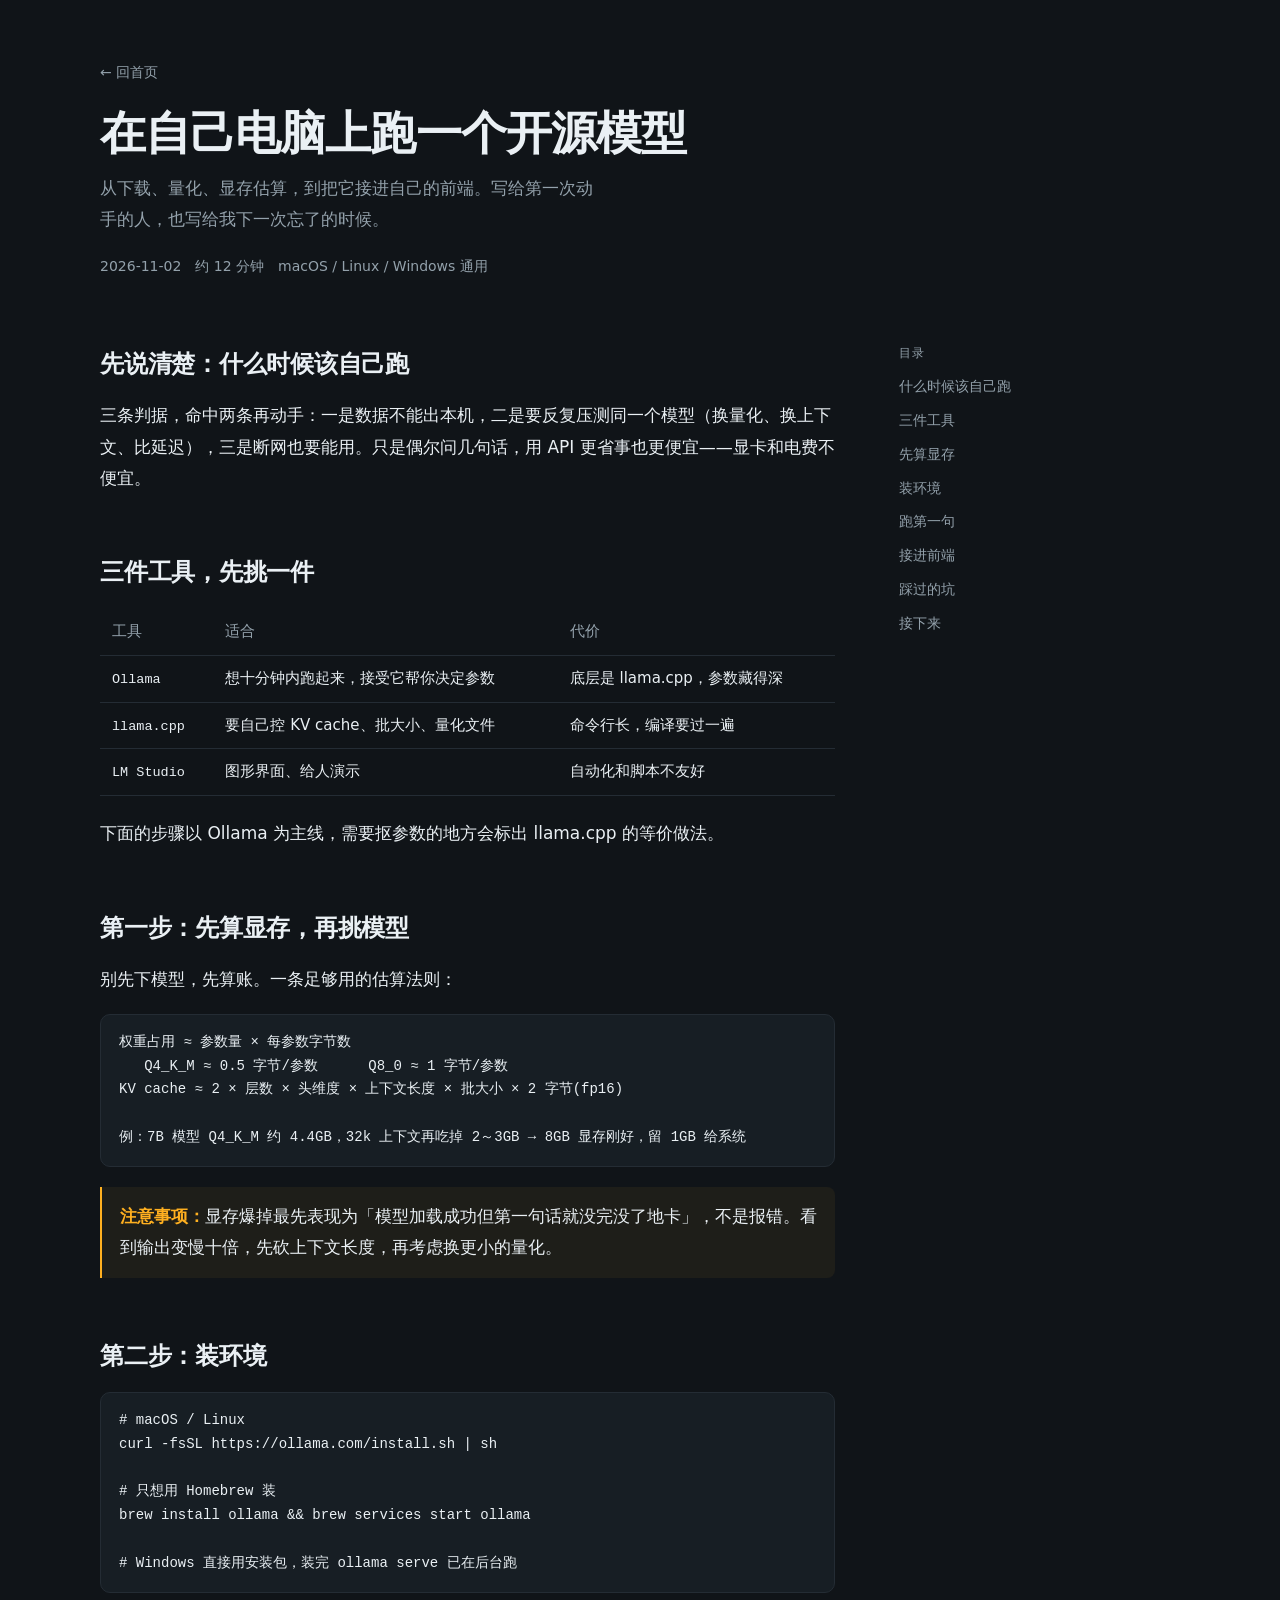
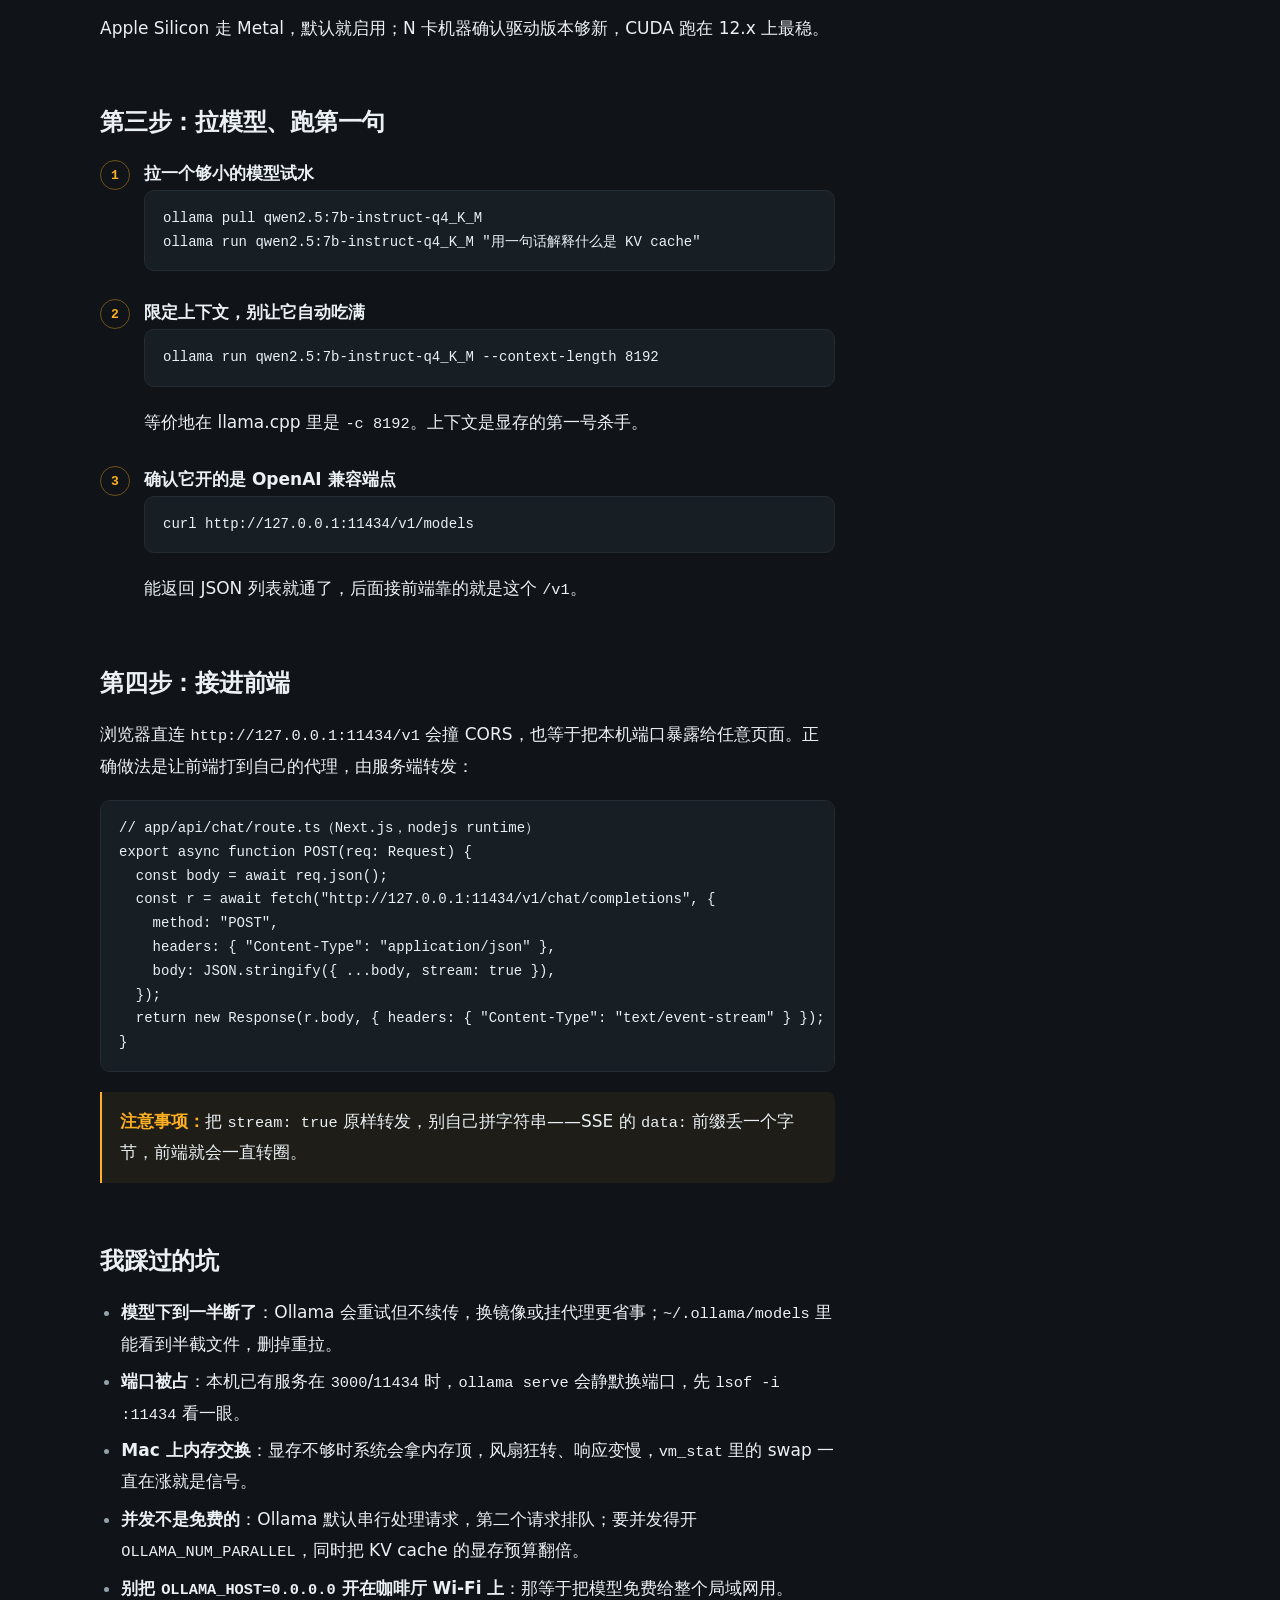
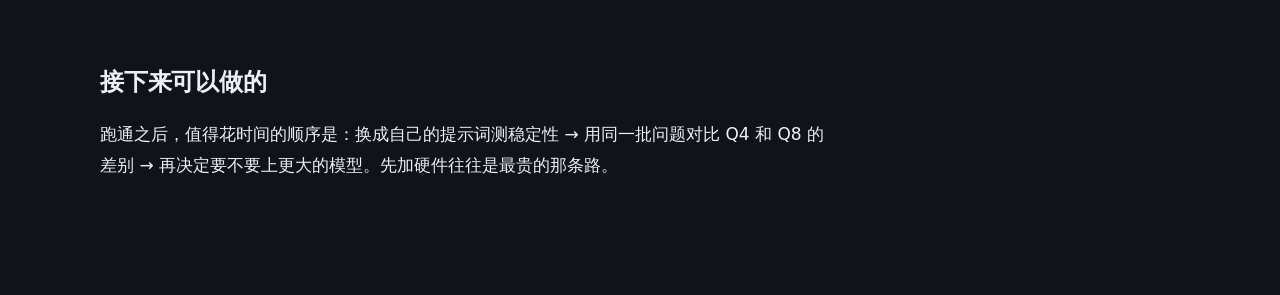
==== posts/model-deploy.html @ 04e5e953 "docs(post): a hands-on guide to running an open model locally - picks the tool by use case, then est" ====
<!doctype html>
<html lang="zh-CN">
<head>
<meta charset="utf-8">
<meta name="viewport" content="width=device-width, initial-scale=1">
<title>在自己电脑上跑一个开源模型 · 何鑫</title>
<meta name="description" content="从下载、量化、显存估算到接进前端：本地部署开源模型的一条完整路线，附踩过的坑。">
<link rel="icon" href="data:image/svg+xml,<svg xmlns='http://www.w3.org/2000/svg' viewBox='0 0 32 32'><rect width='32' height='32' rx='7' fill='%23101418'/><path d='M9 21V11h2v4h4v-4h2v10h-2v-4h-4v4z' fill='%23FFB020'/></svg>">
<link rel="stylesheet" href="../assets/post.css">
</head>
<body>
<div class="wrap top">
  <a class="back" href="../index.html">← 回首页</a>
  <h1>在自己电脑上跑一个开源模型</h1>
  <p class="dek">从下载、量化、显存估算，到把它接进自己的前端。写给第一次动手的人，也写给我下一次忘了的时候。</p>
  <p class="meta"><time datetime="2026-11-02">2026-11-02</time><span>约 12 分钟</span><span>macOS / Linux / Windows 通用</span></p>
</div>

<div class="wrap layout">
  <article>
    <h2 id="why">先说清楚：什么时候该自己跑</h2>
    <p>三条判据，命中两条再动手：一是数据不能出本机，二是要反复压测同一个模型（换量化、换上下文、比延迟），三是断网也要能用。只是偶尔问几句话，用 API 更省事也更便宜——显卡和电费不便宜。</p>

    <h2 id="tools">三件工具，先挑一件</h2>
    <table>
      <thead><tr><th>工具</th><th>适合</th><th>代价</th></tr></thead>
      <tbody>
        <tr><td><code>Ollama</code></td><td>想十分钟内跑起来，接受它帮你决定参数</td><td>底层是 llama.cpp，参数藏得深</td></tr>
        <tr><td><code>llama.cpp</code></td><td>要自己控 KV cache、批大小、量化文件</td><td>命令行长，编译要过一遍</td></tr>
        <tr><td><code>LM Studio</code></td><td>图形界面、给人演示</td><td>自动化和脚本不友好</td></tr>
      </tbody>
    </table>
    <p>下面的步骤以 Ollama 为主线，需要抠参数的地方会标出 llama.cpp 的等价做法。</p>

    <h2 id="size">第一步：先算显存，再挑模型</h2>
    <p>别先下模型，先算账。一条足够用的估算法则：</p>
    <pre><code>权重占用 ≈ 参数量 × 每参数字节数
   Q4_K_M ≈ 0.5 字节/参数      Q8_0 ≈ 1 字节/参数
KV cache ≈ 2 × 层数 × 头维度 × 上下文长度 × 批大小 × 2 字节(fp16)

例：7B 模型 Q4_K_M 约 4.4GB，32k 上下文再吃掉 2～3GB → 8GB 显存刚好，留 1GB 给系统</code></pre>
    <div class="note"><p><strong>注意事项：</strong>显存爆掉最先表现为「模型加载成功但第一句话就没完没了地卡」，不是报错。看到输出变慢十倍，先砍上下文长度，再考虑换更小的量化。</p></div>

    <h2 id="install">第二步：装环境</h2>
    <pre><code># macOS / Linux
curl -fsSL https://ollama.com/install.sh | sh

# 只想用 Homebrew 装
brew install ollama && brew services start ollama

# Windows 直接用安装包，装完 ollama serve 已在后台跑</code></pre>
    <p>Apple Silicon 走 Metal，默认就启用；N 卡机器确认驱动版本够新，CUDA 跑在 12.x 上最稳。</p>

    <h2 id="run">第三步：拉模型、跑第一句</h2>
    <ol class="steps">
      <li><strong>拉一个够小的模型试水</strong>
        <pre><code>ollama pull qwen2.5:7b-instruct-q4_K_M
ollama run qwen2.5:7b-instruct-q4_K_M "用一句话解释什么是 KV cache"</code></pre>
      </li>
      <li><strong>限定上下文，别让它自动吃满</strong>
        <pre><code>ollama run qwen2.5:7b-instruct-q4_K_M --context-length 8192</code></pre>
        等价地在 llama.cpp 里是 <code>-c 8192</code>。上下文是显存的第一号杀手。
      </li>
      <li><strong>确认它开的是 OpenAI 兼容端点</strong>
        <pre><code>curl http://127.0.0.1:11434/v1/models</code></pre>
        能返回 JSON 列表就通了，后面接前端靠的就是这个 <code>/v1</code>。
      </li>
    </ol>

    <h2 id="frontend">第四步：接进前端</h2>
    <p>浏览器直连 <code>http://127.0.0.1:11434/v1</code> 会撞 CORS，也等于把本机端口暴露给任意页面。正确做法是让前端打到自己的代理，由服务端转发：</p>
    <pre><code>// app/api/chat/route.ts（Next.js，nodejs runtime）
export async function POST(req: Request) {
  const body = await req.json();
  const r = await fetch("http://127.0.0.1:11434/v1/chat/completions", {
    method: "POST",
    headers: { "Content-Type": "application/json" },
    body: JSON.stringify({ ...body, stream: true }),
  });
  return new Response(r.body, { headers: { "Content-Type": "text/event-stream" } });
}</code></pre>
    <div class="note"><p><strong>注意事项：</strong>把 <code>stream: true</code> 原样转发，别自己拼字符串——SSE 的 <code>data:</code> 前缀丢一个字节，前端就会一直转圈。</p></div>

    <h2 id="pits">我踩过的坑</h2>
    <ul>
      <li><strong>模型下到一半断了</strong>：Ollama 会重试但不续传，换镜像或挂代理更省事；<code>~/.ollama/models</code> 里能看到半截文件，删掉重拉。</li>
      <li><strong>端口被占</strong>：本机已有服务在 <code>3000</code>/<code>11434</code> 时，<code>ollama serve</code> 会静默换端口，先 <code>lsof -i :11434</code> 看一眼。</li>
      <li><strong>Mac 上内存交换</strong>：显存不够时系统会拿内存顶，风扇狂转、响应变慢，<code>vm_stat</code> 里的 swap 一直在涨就是信号。</li>
      <li><strong>并发不是免费的</strong>：Ollama 默认串行处理请求，第二个请求排队；要并发得开 <code>OLLAMA_NUM_PARALLEL</code>，同时把 KV cache 的显存预算翻倍。</li>
      <li><strong>别把 <code>OLLAMA_HOST=0.0.0.0</code> 开在咖啡厅 Wi-Fi 上</strong>：那等于把模型免费给整个局域网用。</li>
    </ul>

    <h2 id="next">接下来可以做的</h2>
    <p>跑通之后，值得花时间的顺序是：换成自己的提示词测稳定性 → 用同一批问题对比 Q4 和 Q8 的差别 → 再决定要不要上更大的模型。先加硬件往往是最贵的那条路。</p>
  </article>

  <nav class="toc" aria-label="目录">
    <p>目录</p>
    <ol>
      <li><a href="#why">什么时候该自己跑</a></li>
      <li><a href="#tools">三件工具</a></li>
      <li><a href="#size">先算显存</a></li>
      <li><a href="#install">装环境</a></li>
      <li><a href="#run">跑第一句</a></li>
      <li><a href="#frontend">接进前端</a></li>
      <li><a href="#pits">踩过的坑</a></li>
      <li><a href="#next">接下来</a></li>
    </ol>
  </nav>
</div>
</body>
</html>
---- assets/post.css ----
/* 单篇文章的版面：一页纸、左侧留白、右侧目录。设计计划写在下面。
   PALETTE 沿用站点的 bg #101418 / text #EAF0F4 / muted #93A1AB / accent #FFB020
   TYPE 正文 17px/1.85 系统无衬线，命令与数字用等宽；标题字重 600，不做渐变、不做阴影
   GRID 正文 68ch 单栏，右侧 200px 目录在 >=1080px 才出现，正文与目录之间 64px
   动效 只有目录当前项的下划线，150ms 过渡，其余静止 */
:root{
  --bg:#101418; --surface:#171E24; --text:#EAF0F4; --muted:#93A1AB;
  --accent:#FFB020; --line:#242C34;
}
*{box-sizing:border-box}
html{scroll-behavior:smooth}
body{
  margin:0; background:var(--bg); color:var(--text);
  font:17px/1.85 -apple-system,"PingFang SC","Segoe UI",system-ui,sans-serif;
  -webkit-font-smoothing:antialiased;
}
a{color:var(--accent);text-decoration:none;border-bottom:1px solid rgba(255,176,32,.35)}
a:hover{border-bottom-color:var(--accent)}
code,kbd{font-family:ui-monospace,SFMono-Regular,Menlo,monospace;font-size:.9em}
.wrap{max-width:1080px;margin:0 auto;padding:0 28px}

.top{padding:56px 0 0}
.top .back{font-size:14px;color:var(--muted);border:0}
.top h1{font-size:clamp(30px,4.4vw,46px);line-height:1.25;margin:18px 0 10px;letter-spacing:-.02em}
.top .dek{color:var(--muted);margin:0;max-width:46ch}
.top .meta{color:var(--muted);font-size:14px;margin-top:18px;display:flex;gap:14px;flex-wrap:wrap}

.layout{display:grid;grid-template-columns:minmax(0,68ch) 200px;gap:64px;padding:48px 0 96px}
article{min-width:0}
article h2{font-size:24px;margin:56px 0 14px;letter-spacing:-.01em;scroll-margin-top:24px}
article h2:first-child{margin-top:0}
article h3{font-size:18px;margin:32px 0 10px;color:#fff}
article p{margin:0 0 18px}
article ul,article ol{margin:0 0 18px;padding-left:1.25em}
article li{margin:6px 0}
article li::marker{color:var(--muted)}

pre{background:var(--surface);border:1px solid var(--line);border-radius:10px;
    padding:16px 18px;overflow:auto;margin:0 0 20px;font-size:14px;line-height:1.7}
pre code{font-size:14px}

.note{border-left:2px solid var(--accent);background:rgba(255,176,32,.06);
      padding:14px 18px;border-radius:0 8px 8px 0;margin:0 0 22px}
.note strong{color:var(--accent);font-weight:600}
.note p:last-child{margin:0}

table{border-collapse:collapse;width:100%;margin:0 0 22px;font-size:15px}
th,td{text-align:left;padding:9px 12px;border-bottom:1px solid var(--line);vertical-align:top}
th{color:var(--muted);font-weight:500}

.steps{counter-reset:s;list-style:none;padding:0}
.steps>li{position:relative;padding-left:44px;margin:0 0 26px}
.steps>li::before{counter-increment:s;content:counter(s);
  position:absolute;left:0;top:2px;width:28px;height:28px;border-radius:50%;
  display:grid;place-items:center;font:600 13px/1 ui-monospace,monospace;
  color:var(--accent);border:1px solid rgba(255,176,32,.4)}

.toc{position:sticky;top:40px;align-self:start;font-size:14px}
.toc p{margin:0 0 10px;color:var(--muted);letter-spacing:.08em;text-transform:uppercase;font-size:12px}
.toc ol{list-style:none;margin:0;padding:0}
.toc li{margin:8px 0}
.toc a{color:var(--muted);border:0}
.toc a:hover,.toc a.on{color:var(--text)}
@media (max-width:1079px){.layout{grid-template-columns:minmax(0,1fr)}.toc{display:none}}
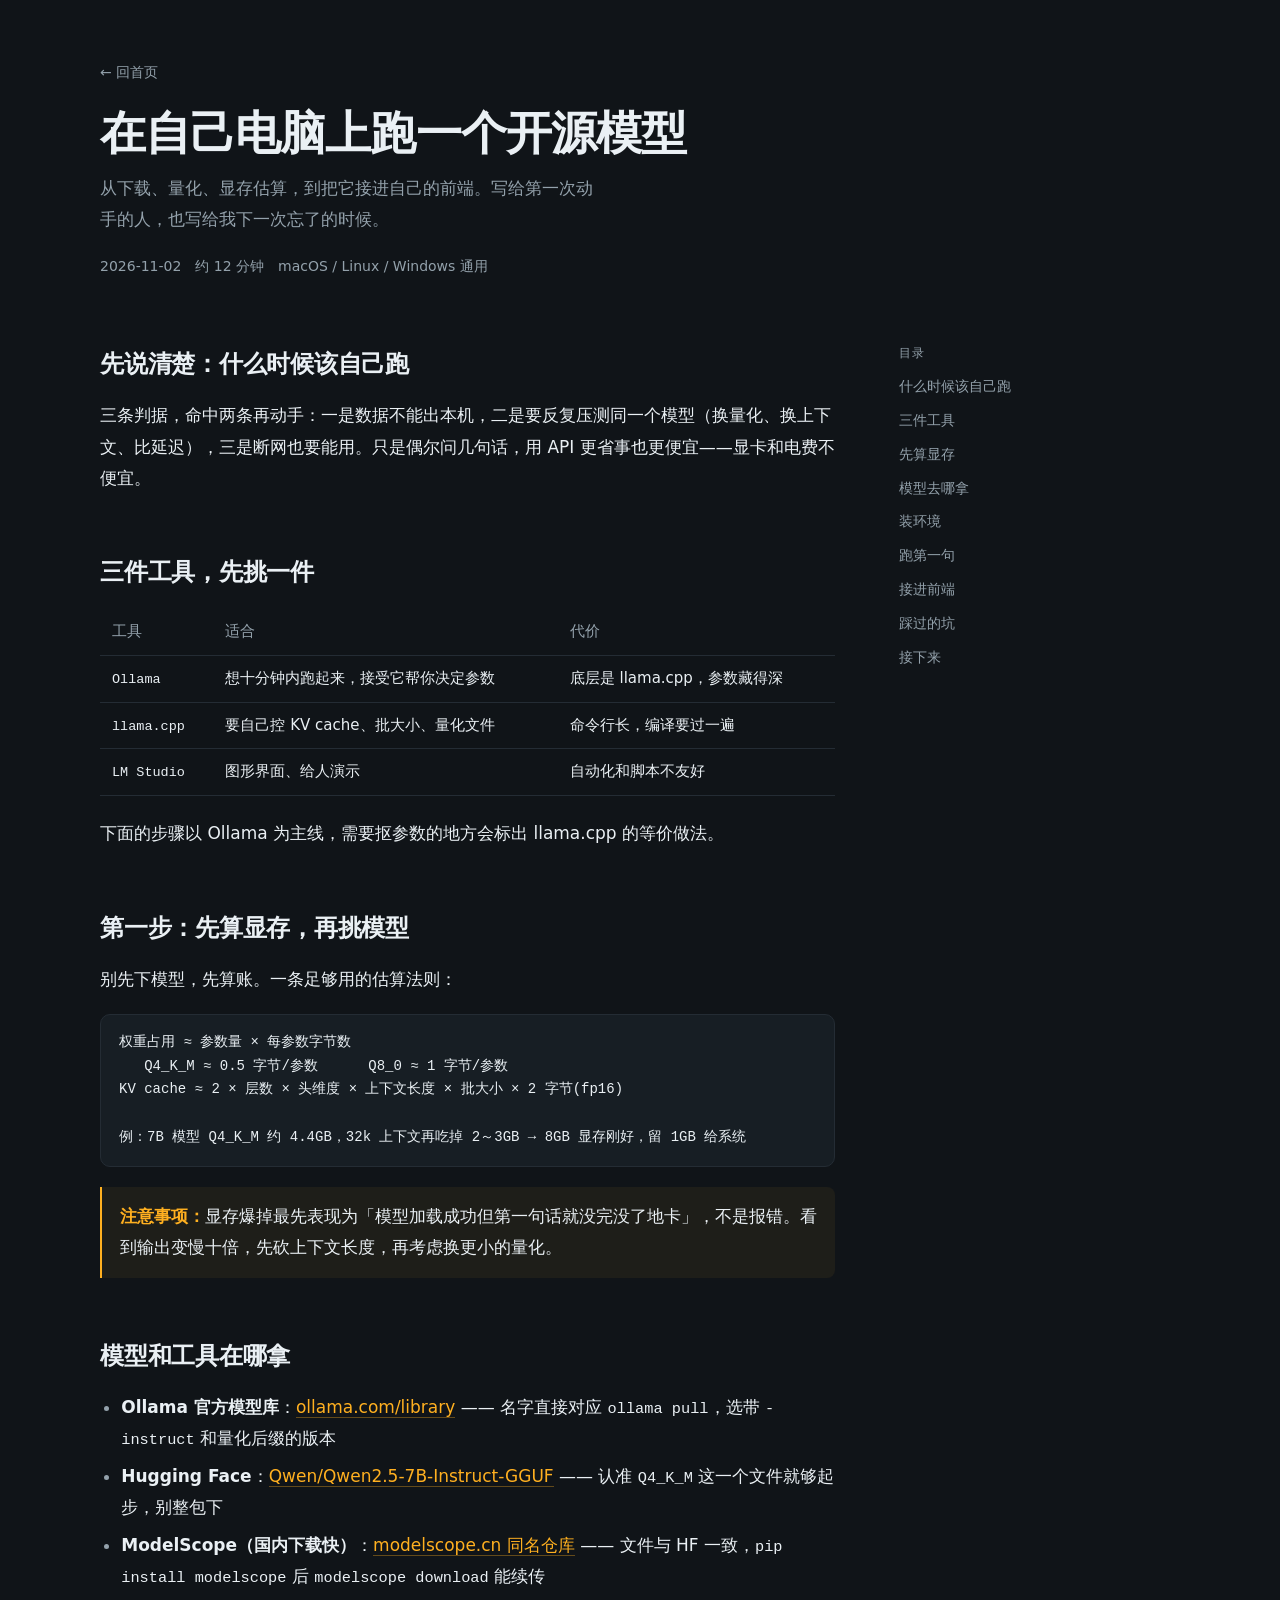
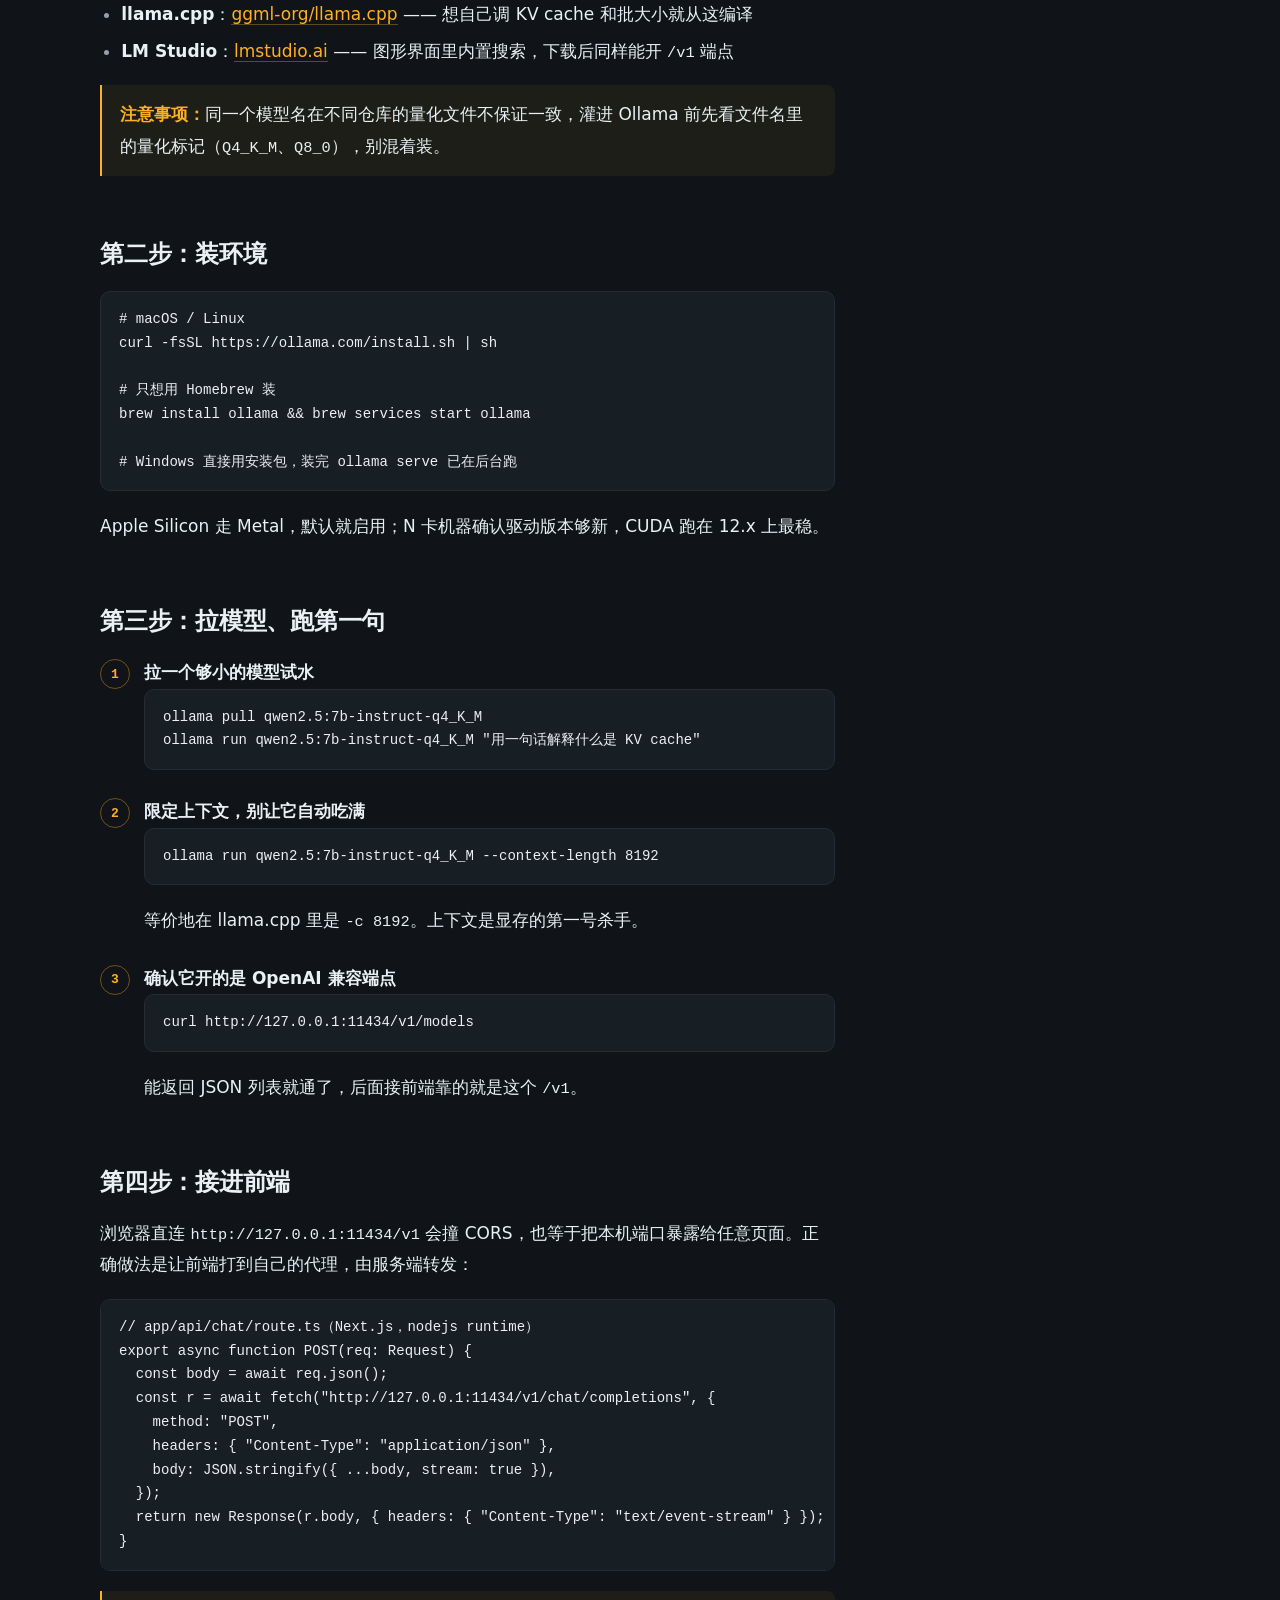
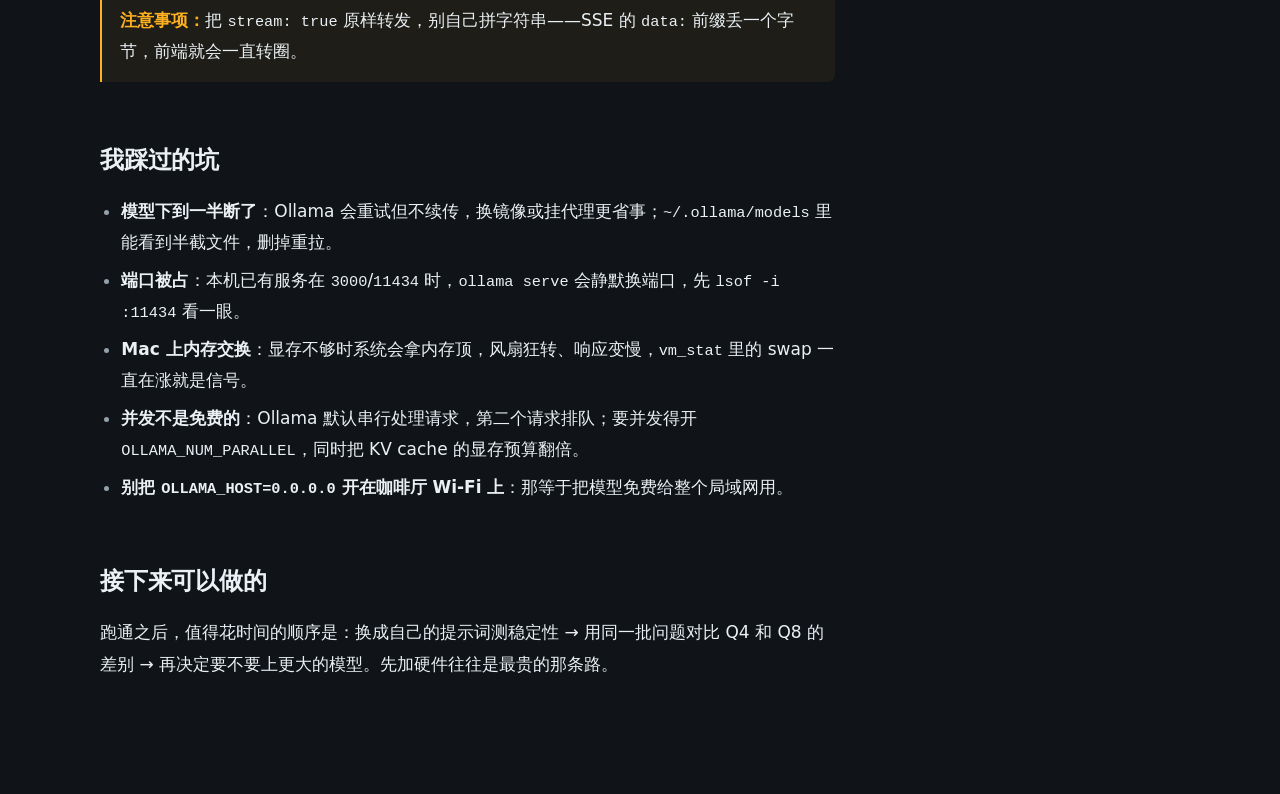
==== commit f3ab48be: "docs(post): link the model hubs and tools the guide mentions" ====
--- a/posts/model-deploy.html
+++ b/posts/model-deploy.html
@@ -40,6 +40,16 @@
 
 例：7B 模型 Q4_K_M 约 4.4GB，32k 上下文再吃掉 2～3GB → 8GB 显存刚好，留 1GB 给系统</code></pre>
     <div class="note"><p><strong>注意事项：</strong>显存爆掉最先表现为「模型加载成功但第一句话就没完没了地卡」，不是报错。看到输出变慢十倍，先砍上下文长度，再考虑换更小的量化。</p></div>
+
+    <h2 id="where">模型和工具在哪拿</h2>
+    <ul>
+      <li><strong>Ollama 官方模型库</strong>：<a href="https://ollama.com/library" rel="noopener">ollama.com/library</a> —— 名字直接对应 <code>ollama pull</code>，选带 <code>-instruct</code> 和量化后缀的版本</li>
+      <li><strong>Hugging Face</strong>：<a href="https://huggingface.co/Qwen/Qwen2.5-7B-Instruct-GGUF" rel="noopener">Qwen/Qwen2.5-7B-Instruct-GGUF</a> —— 认准 <code>Q4_K_M</code> 这一个文件就够起步，别整包下</li>
+      <li><strong>ModelScope（国内下载快）</strong>：<a href="https://modelscope.cn/models/Qwen/Qwen2.5-7B-Instruct-GGUF" rel="noopener">modelscope.cn 同名仓库</a> —— 文件与 HF 一致，<code>pip install modelscope</code> 后 <code>modelscope download</code> 能续传</li>
+      <li><strong>llama.cpp</strong>：<a href="https://github.com/ggml-org/llama.cpp" rel="noopener">ggml-org/llama.cpp</a> —— 想自己调 KV cache 和批大小就从这编译</li>
+      <li><strong>LM Studio</strong>：<a href="https://lmstudio.ai" rel="noopener">lmstudio.ai</a> —— 图形界面里内置搜索，下载后同样能开 <code>/v1</code> 端点</li>
+    </ul>
+    <div class="note"><p><strong>注意事项：</strong>同一个模型名在不同仓库的量化文件不保证一致，灌进 Ollama 前先看文件名里的量化标记（<code>Q4_K_M</code>、<code>Q8_0</code>），别混着装。</p></div>
 
     <h2 id="install">第二步：装环境</h2>
     <pre><code># macOS / Linux
@@ -100,6 +110,7 @@
       <li><a href="#why">什么时候该自己跑</a></li>
       <li><a href="#tools">三件工具</a></li>
       <li><a href="#size">先算显存</a></li>
+      <li><a href="#where">模型去哪拿</a></li>
       <li><a href="#install">装环境</a></li>
       <li><a href="#run">跑第一句</a></li>
       <li><a href="#frontend">接进前端</a></li>
